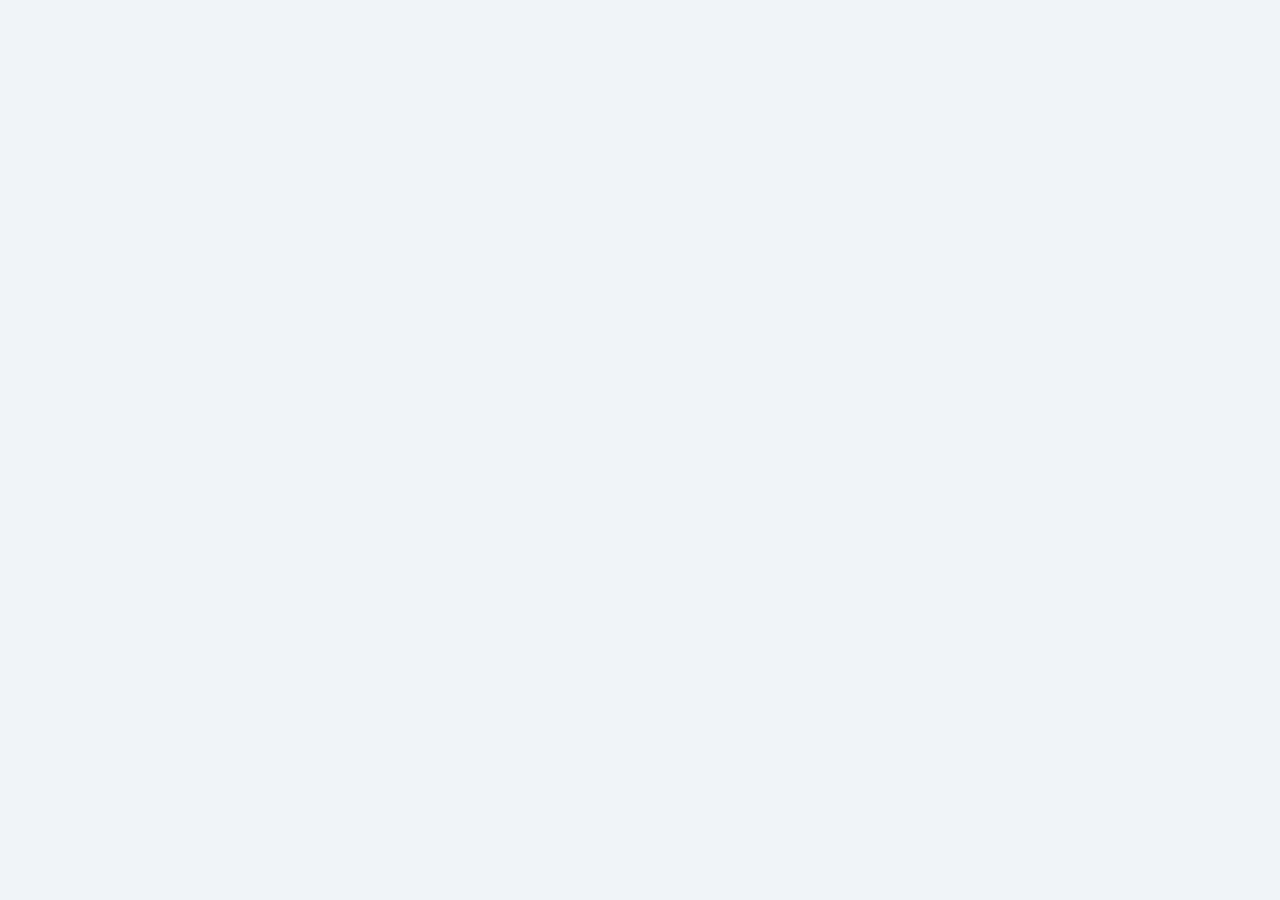
==== index.html @ 89fc9d08 "Add assets, scripts, styles and HTML pages Add initial UI assets and frontend code: many SVG icons/a" ====
<!DOCTYPE html>
<html lang="en">
<head>
    <meta charset="UTF-8">
    <meta name="viewport" content="width=device-width, initial-scale=1.0">

    <title>Calogram</title>
    <link rel="stylesheet" href="assets/styles/main.css">
    <link rel="icon" href="assets/images/favicon.png" type="image/png">
</head>
<body>
    
</body>
</html>
---- assets/styles/main.css ----
@import url('design/main_design.css');

@import url('components/header/design.css');
@import url('components/footer/design.css');
@import url('components/week/design.css');
@import url('components/home/design.css');
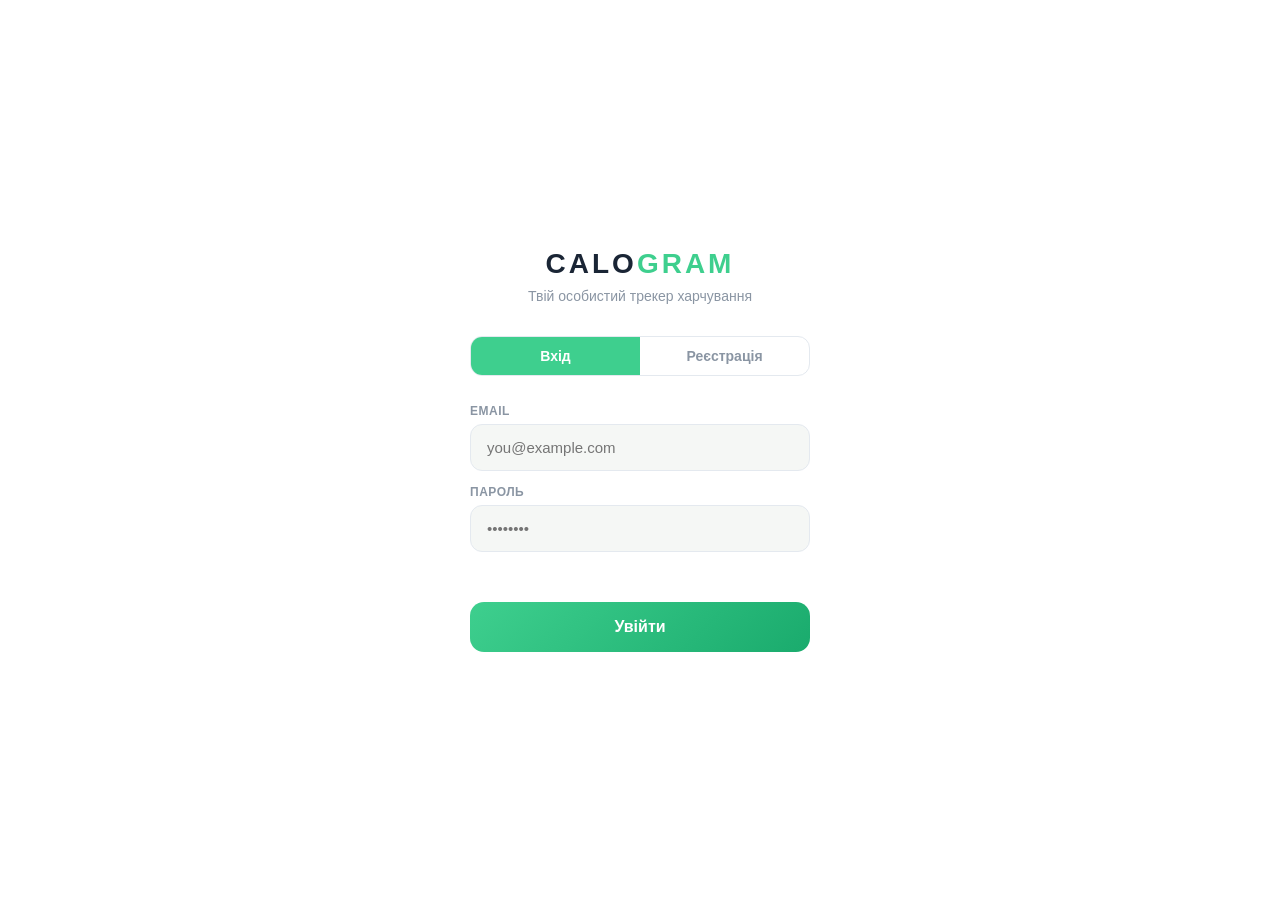
==== commit 214b031a: "Add server backend and Ukrainian UI pages Add a new Flask-style server backend and substantially exp" ====
--- a/index.html
+++ b/index.html
@@ -1,14 +1,715 @@
 <!DOCTYPE html>
-<html lang="en">
+<html lang="uk">
 <head>
     <meta charset="UTF-8">
-    <meta name="viewport" content="width=device-width, initial-scale=1.0">
-
-    <title>Calogram</title>
-    <link rel="stylesheet" href="assets/styles/main.css">
+    <meta name="viewport" content="width=device-width, initial-scale=1.0, maximum-scale=1.0">
+    <title>Calogram — Вхід</title>
     <link rel="icon" href="assets/images/favicon.png" type="image/png">
+    <style>
+        :root {
+            --accent: #3ecf8e;
+            --accent-dark: #1aab6d;
+            --orange: #E07050;
+            --bg: #f5f7f5;
+            --card: #ffffff;
+            --text: #1a2535;
+            --muted: #8a95a3;
+            --border: #e4e9ef;
+            --picker-hl: #3ecf8e;
+        }
+        *, *::before, *::after { box-sizing: border-box; margin: 0; padding: 0; }
+        html, body {
+            height: 100%;
+            background: var(--bg);
+            font-family: -apple-system, BlinkMacSystemFont, 'Segoe UI', Roboto, sans-serif;
+            -webkit-font-smoothing: antialiased;
+            overflow: hidden;
+        }
+
+        /* ── Screens ─────────────────────────────── */
+        .screen {
+            position: fixed; inset: 0;
+            display: flex; flex-direction: column;
+            align-items: center; justify-content: center;
+            padding: 24px 20px;
+            opacity: 0; pointer-events: none;
+            transition: opacity .35s ease, transform .35s ease;
+            transform: translateX(60px);
+            overflow-y: auto;
+        }
+        .screen.active {
+            opacity: 1; pointer-events: all; transform: translateX(0);
+        }
+        .screen.exit-left { transform: translateX(-60px); opacity: 0; pointer-events: none; }
+
+        /* ── Top bar (onboarding) ─────────────────── */
+        .ob-topbar {
+            position: fixed; top: 0; left: 0; right: 0;
+            display: flex; align-items: center; justify-content: space-between;
+            padding: 16px 20px; z-index: 10;
+        }
+        .ob-back {
+            width: 36px; height: 36px;
+            border: none; background: none; cursor: pointer;
+            display: flex; align-items: center; justify-content: center;
+            border-radius: 50%; transition: background .2s;
+            color: var(--muted); font-size: 20px;
+        }
+        .ob-back:hover { background: var(--border); }
+        .ob-step {
+            font-size: 13px; font-weight: 600;
+            color: var(--muted); letter-spacing: .5px;
+        }
+
+        /* ── Progress bar ─────────────────────────── */
+        .ob-progress {
+            position: fixed; top: 56px; left: 20px; right: 20px;
+            height: 4px; background: var(--border); border-radius: 99px; z-index: 10;
+        }
+        .ob-progress-fill {
+            height: 100%; background: var(--accent); border-radius: 99px;
+            transition: width .4s ease;
+        }
+
+        /* ── Auth card ───────────────────────────── */
+        #screen-auth { background: var(--card); }
+        .auth-logo {
+            font-size: 28px; font-weight: 900;
+            letter-spacing: 3px; color: var(--text);
+            margin-bottom: 8px;
+        }
+        .auth-logo span { color: var(--accent); }
+        .auth-tagline {
+            font-size: 14px; color: var(--muted); margin-bottom: 32px;
+            text-align: center;
+        }
+
+        /* ── Tabs ────────────────────────────────── */
+        .auth-tabs {
+            display: flex; gap: 0;
+            border: 1.5px solid var(--border); border-radius: 12px;
+            overflow: hidden; margin-bottom: 28px; width: 100%; max-width: 340px;
+        }
+        .auth-tab {
+            flex: 1; padding: 11px; border: none; background: transparent;
+            font-size: 14px; font-weight: 600; cursor: pointer;
+            color: var(--muted); transition: all .2s;
+        }
+        .auth-tab.active { background: var(--accent); color: #fff; }
+
+        /* ── Form ────────────────────────────────── */
+        .auth-form { width: 100%; max-width: 340px; display: flex; flex-direction: column; gap: 14px; }
+        .form-group { display: flex; flex-direction: column; gap: 6px; }
+        .form-group label { font-size: 12px; font-weight: 600; color: var(--muted); text-transform: uppercase; letter-spacing: .5px; }
+        .form-input {
+            width: 100%; padding: 14px 16px; border: 1.5px solid var(--border);
+            border-radius: 12px; font-size: 15px; color: var(--text);
+            background: var(--bg); outline: none; transition: border-color .2s;
+        }
+        .form-input:focus { border-color: var(--accent); background: #fff; }
+        .form-input.error { border-color: #e55; }
+        .form-error { font-size: 13px; color: #e55; min-height: 18px; }
+
+        /* ── Main button ─────────────────────────── */
+        .btn-main {
+            width: 100%; padding: 16px; border: none; border-radius: 14px;
+            background: linear-gradient(135deg, var(--accent), var(--accent-dark));
+            color: #fff; font-size: 16px; font-weight: 700;
+            cursor: pointer; transition: opacity .2s, transform .15s;
+            margin-top: 4px;
+        }
+        .btn-main:hover { opacity: .92; }
+        .btn-main:active { transform: scale(.98); }
+        .btn-main:disabled { opacity: .5; cursor: not-allowed; }
+
+        /* ── Onboarding screens ───────────────────── */
+        .screen-ob { background: #fff; padding-top: 90px; }
+        .ob-title {
+            font-size: 26px; font-weight: 800; color: var(--text);
+            text-align: center; line-height: 1.3; margin-bottom: 40px;
+        }
+
+        /* ── Drum picker (age) ───────────────────── */
+        .drum-picker-wrap {
+            position: relative; width: 220px; height: 220px;
+            display: flex; align-items: center; justify-content: center;
+            margin: 0 auto 40px;
+        }
+        .drum-picker-hl {
+            position: absolute; left: 0; right: 0;
+            top: 50%; transform: translateY(-50%);
+            height: 64px; background: var(--accent);
+            border-radius: 16px; z-index: 0; opacity: .15;
+        }
+        .drum-picker {
+            width: 100%; height: 100%;
+            overflow: hidden; scroll-snap-type: y mandatory;
+            -webkit-overflow-scrolling: touch;
+            overscroll-behavior: contain;
+            scrollbar-width: none; position: relative; z-index: 1;
+        }
+        .drum-picker::-webkit-scrollbar { display: none; }
+        .drum-item {
+            height: 64px; display: flex; align-items: center; justify-content: center;
+            font-size: 38px; font-weight: 700; color: #ccc;
+            scroll-snap-align: center; cursor: pointer;
+            transition: color .15s, font-size .15s;
+            user-select: none;
+        }
+        .drum-item.center { color: var(--text); font-size: 52px; }
+        .drum-item.near { color: #888; font-size: 42px; }
+        .drum-picker-fade-top, .drum-picker-fade-bottom {
+            position: absolute; left: 0; right: 0; height: 72px; z-index: 2; pointer-events: none;
+        }
+        .drum-picker-fade-top { top: 0; background: linear-gradient(to bottom, #fff 40%, transparent); }
+        .drum-picker-fade-bottom { bottom: 0; background: linear-gradient(to top, #fff 40%, transparent); }
+
+        /* ── Ruler (weight) ──────────────────────── */
+        .weight-display {
+            font-size: 52px; font-weight: 800; color: var(--text);
+            text-align: center; margin-bottom: 10px;
+        }
+        .weight-unit-row {
+            display: flex; gap: 10px; justify-content: center; margin-bottom: 36px;
+        }
+        .unit-btn {
+            padding: 8px 28px; border-radius: 10px; border: 1.5px solid var(--border);
+            font-size: 14px; font-weight: 600; cursor: pointer; background: #fff;
+            color: var(--muted); transition: all .2s;
+        }
+        .unit-btn.active { background: var(--accent); border-color: var(--accent); color: #fff; }
+
+        .ruler-wrap {
+            width: 100%; overflow: hidden; position: relative; height: 80px;
+            margin-bottom: 40px;
+        }
+        .ruler {
+            display: flex; align-items: flex-end; padding-bottom: 8px;
+            overflow-x: scroll; scroll-snap-type: x mandatory;
+            -webkit-overflow-scrolling: touch; scrollbar-width: none;
+            padding-left: calc(50% - 1px); padding-right: calc(50% - 1px);
+            gap: 0; width: 100%;
+        }
+        .ruler::-webkit-scrollbar { display: none; }
+        .ruler-tick {
+            flex-shrink: 0; width: 10px; scroll-snap-align: start;
+            display: flex; flex-direction: column; align-items: center; gap: 4px;
+        }
+        .ruler-tick .tick {
+            width: 1.5px; background: var(--border); border-radius: 2px;
+        }
+        .ruler-tick.major .tick { height: 40px; background: var(--muted); }
+        .ruler-tick.minor .tick { height: 24px; }
+        .ruler-tick.micro .tick { height: 16px; }
+        .ruler-tick.center-tick .tick { background: var(--accent) !important; height: 48px !important; width: 2px; }
+        .ruler-tick .tick-label {
+            font-size: 11px; font-weight: 600; color: var(--muted);
+        }
+        .ruler-center-line {
+            position: absolute; top: 0; left: 50%; width: 2px; height: 56px;
+            background: var(--accent); transform: translateX(-50%); z-index: 2; pointer-events: none;
+            border-radius: 2px;
+        }
+
+        /* ── Goal & Gender options ──────────────── */
+        .options-list { width: 100%; max-width: 340px; display: flex; flex-direction: column; gap: 12px; margin-bottom: 32px; }
+        .option-item {
+            display: flex; align-items: center; gap: 14px;
+            padding: 16px 18px; border: 2px solid var(--border);
+            border-radius: 16px; cursor: pointer; background: #fff;
+            transition: border-color .2s, background .2s;
+        }
+        .option-item:hover { border-color: var(--accent); }
+        .option-item.selected { border-color: var(--orange); }
+        .option-icon { width: 40px; height: 40px; object-fit: contain; flex-shrink: 0; }
+        .option-label { flex: 1; font-size: 16px; font-weight: 600; color: var(--text); }
+        .option-radio {
+            width: 22px; height: 22px; border-radius: 50%;
+            border: 2px solid var(--border); transition: all .2s;
+            display: flex; align-items: center; justify-content: center;
+            flex-shrink: 0;
+        }
+        .option-item.selected .option-radio {
+            border-color: var(--orange); background: var(--orange);
+        }
+        .option-item.selected .option-radio::after {
+            content: ''; width: 8px; height: 8px; border-radius: 50%; background: #fff;
+        }
+
+        /* ── Bottom action area ──────────────────── */
+        .ob-bottom {
+            position: fixed; bottom: 0; left: 0; right: 0;
+            padding: 16px 20px 32px; background: #fff;
+            border-top: 1px solid var(--border);
+        }
+        .btn-skip {
+            display: block; text-align: center; margin-top: 12px;
+            font-size: 14px; color: var(--muted); cursor: pointer;
+            background: none; border: none; width: 100%; padding: 8px;
+        }
+        .btn-skip:hover { color: var(--text); }
+
+        /* ── Gender icons text ───────────────────── */
+        .gender-icon { font-size: 24px; }
+    </style>
 </head>
 <body>
-    
+
+<!-- ══════════════════ AUTH SCREEN ══════════════════ -->
+<div id="screen-auth" class="screen active">
+    <div class="auth-logo">CALO<span>GRAM</span></div>
+    <p class="auth-tagline">Твій особистий трекер харчування</p>
+
+    <div class="auth-tabs">
+        <button class="auth-tab active" id="tab-login" onclick="switchAuthTab('login')">Вхід</button>
+        <button class="auth-tab" id="tab-register" onclick="switchAuthTab('register')">Реєстрація</button>
+    </div>
+
+    <!-- Login form -->
+    <form class="auth-form" id="form-login" onsubmit="handleLogin(event)">
+        <div class="form-group">
+            <label>Email</label>
+            <input class="form-input" type="email" id="login-email" placeholder="you@example.com" autocomplete="email" required>
+        </div>
+        <div class="form-group">
+            <label>Пароль</label>
+            <input class="form-input" type="password" id="login-password" placeholder="••••••••" autocomplete="current-password" required>
+        </div>
+        <div class="form-error" id="login-error"></div>
+        <button class="btn-main" type="submit" id="login-btn">Увійти</button>
+    </form>
+
+    <!-- Register form -->
+    <form class="auth-form" id="form-register" style="display:none" onsubmit="handleRegister(event)">
+        <div class="form-group">
+            <label>Ім'я</label>
+            <input class="form-input" type="text" id="reg-name" placeholder="Як тебе звати?" autocomplete="name">
+        </div>
+        <div class="form-group">
+            <label>Email</label>
+            <input class="form-input" type="email" id="reg-email" placeholder="you@example.com" autocomplete="email" required>
+        </div>
+        <div class="form-group">
+            <label>Пароль</label>
+            <input class="form-input" type="password" id="reg-password" placeholder="Мін. 6 символів" autocomplete="new-password" required>
+        </div>
+        <div class="form-error" id="reg-error"></div>
+        <button class="btn-main" type="submit" id="reg-btn">Зареєструватись</button>
+    </form>
+</div>
+
+<!-- ══════════════════ ONBOARDING: AGE (1/4) ══════════════════ -->
+<div id="screen-ob1" class="screen screen-ob">
+    <div class="ob-topbar">
+        <button class="ob-back" onclick="goBack()">←</button>
+        <span class="ob-step">1 з 4</span>
+    </div>
+    <div class="ob-progress"><div class="ob-progress-fill" style="width:25%"></div></div>
+
+    <h1 class="ob-title">Скільки тобі років?</h1>
+
+    <div class="drum-picker-wrap">
+        <div class="drum-picker-hl"></div>
+        <div class="drum-picker-fade-top"></div>
+        <div class="drum-picker" id="age-picker"></div>
+        <div class="drum-picker-fade-bottom"></div>
+    </div>
+
+    <div class="ob-bottom">
+        <button class="btn-main" onclick="submitAge()">Продовжити</button>
+        <button class="btn-skip" onclick="skipStep()">Пропустити</button>
+    </div>
+</div>
+
+<!-- ══════════════════ ONBOARDING: WEIGHT (2/4) ══════════════════ -->
+<div id="screen-ob2" class="screen screen-ob">
+    <div class="ob-topbar">
+        <button class="ob-back" onclick="goBack()">←</button>
+        <span class="ob-step">2 з 4</span>
+    </div>
+    <div class="ob-progress"><div class="ob-progress-fill" style="width:50%"></div></div>
+
+    <h1 class="ob-title">Яка зараз<br>твоя вага?</h1>
+
+    <div class="weight-unit-row">
+        <button class="unit-btn active" id="unit-kg" onclick="setWeightUnit('kg')">Кг</button>
+        <button class="unit-btn" id="unit-lbs" onclick="setWeightUnit('lbs')">Фунти</button>
+    </div>
+    <div class="weight-display"><span id="weight-val">70</span> <span id="weight-unit-label" style="font-size:28px;color:var(--muted)">Кг</span></div>
+    <div class="ruler-wrap">
+        <div class="ruler-center-line"></div>
+        <div class="ruler" id="weight-ruler"></div>
+    </div>
+
+    <div class="ob-bottom">
+        <button class="btn-main" onclick="submitWeight()">Продовжити</button>
+        <button class="btn-skip" onclick="skipStep()">Пропустити</button>
+    </div>
+</div>
+
+<!-- ══════════════════ ONBOARDING: GOAL (3/4) ══════════════════ -->
+<div id="screen-ob3" class="screen screen-ob">
+    <div class="ob-topbar">
+        <button class="ob-back" onclick="goBack()">←</button>
+        <span class="ob-step">3 з 4</span>
+    </div>
+    <div class="ob-progress"><div class="ob-progress-fill" style="width:75%"></div></div>
+
+    <h1 class="ob-title">Яка у тебе мета?</h1>
+
+    <div class="options-list">
+        <div class="option-item" id="goal-lose" onclick="selectGoal('lose')">
+            <span class="option-icon">🏃</span>
+            <span class="option-label">Схуднути</span>
+            <div class="option-radio"></div>
+        </div>
+        <div class="option-item" id="goal-maintain" onclick="selectGoal('maintain')">
+            <span class="option-icon">⚖️</span>
+            <span class="option-label">Підтримати вагу</span>
+            <div class="option-radio"></div>
+        </div>
+        <div class="option-item" id="goal-gain" onclick="selectGoal('gain')">
+            <span class="option-icon">💪</span>
+            <span class="option-label">Набрати вагу</span>
+            <div class="option-radio"></div>
+        </div>
+    </div>
+
+    <div class="ob-bottom">
+        <button class="btn-main" onclick="submitGoal()">Продовжити</button>
+        <button class="btn-skip" onclick="skipStep()">Пропустити</button>
+    </div>
+</div>
+
+<!-- ══════════════════ ONBOARDING: GENDER (4/4) ══════════════════ -->
+<div id="screen-ob4" class="screen screen-ob">
+    <div class="ob-topbar">
+        <button class="ob-back" onclick="goBack()">←</button>
+        <span class="ob-step">4 з 4</span>
+    </div>
+    <div class="ob-progress"><div class="ob-progress-fill" style="width:100%"></div></div>
+
+    <h1 class="ob-title">Яка у тебе стать?</h1>
+
+    <div class="options-list">
+        <div class="option-item" id="gender-female" onclick="selectGender('female')">
+            <span class="option-icon gender-icon">👩</span>
+            <span class="option-label">Жіноча</span>
+            <div class="option-radio"></div>
+        </div>
+        <div class="option-item" id="gender-male" onclick="selectGender('male')">
+            <span class="option-icon gender-icon">👨</span>
+            <span class="option-label">Чоловіча</span>
+            <div class="option-radio"></div>
+        </div>
+        <div class="option-item" id="gender-other" onclick="selectGender('other')">
+            <span class="option-icon gender-icon">⚧️</span>
+            <span class="option-label">Інша</span>
+            <div class="option-radio"></div>
+        </div>
+    </div>
+
+    <div class="ob-bottom">
+        <button class="btn-main" onclick="submitGender()">Завершити</button>
+        <button class="btn-skip" onclick="skipStep()">Пропустити</button>
+    </div>
+</div>
+
+<script>
+const API = `http://${window.location.hostname}:5001/api`;
+let obData = { age: 19, weight: 70, weightUnit: 'kg', goal: null, gender: null };
+let screenHistory = ['screen-auth'];
+let currentScreen = 'screen-auth';
+
+// ── Token helpers ──────────────────────────────────────────────
+function setToken(t) { localStorage.setItem('cg_token', t); }
+function getToken() { return localStorage.getItem('cg_token'); }
+
+// ── Screen navigation ─────────────────────────────────────────
+function showScreen(id) {
+    const current = document.getElementById(currentScreen);
+    const next = document.getElementById(id);
+    if (!next || id === currentScreen) return;
+    current.classList.add('exit-left');
+    current.classList.remove('active');
+    next.classList.add('active');
+    next.classList.remove('exit-left');
+    currentScreen = id;
+    setTimeout(() => current.classList.remove('exit-left'), 400);
+}
+
+function goBack() {
+    if (screenHistory.length < 2) return;
+    screenHistory.pop();
+    const prev = screenHistory[screenHistory.length - 1];
+    const current = document.getElementById(currentScreen);
+    current.style.transition = 'opacity .3s ease, transform .3s ease';
+    current.style.transform = 'translateX(60px)';
+    current.style.opacity = '0';
+    setTimeout(() => {
+        current.classList.remove('active');
+        current.style.transform = '';
+        current.style.opacity = '';
+        current.style.transition = '';
+    }, 300);
+    const prev_el = document.getElementById(prev);
+    prev_el.classList.add('active');
+    prev_el.style.transform = 'translateX(-60px)';
+    prev_el.style.opacity = '0';
+    requestAnimationFrame(() => {
+        prev_el.style.transition = 'opacity .3s ease, transform .3s ease';
+        prev_el.style.transform = '';
+        prev_el.style.opacity = '1';
+        setTimeout(() => { prev_el.style.transition = ''; prev_el.style.opacity = ''; }, 350);
+    });
+    currentScreen = prev;
+}
+
+function goToScreen(id) {
+    screenHistory.push(id);
+    showScreen(id);
+}
+
+// ── Auth tab switch ────────────────────────────────────────────
+function switchAuthTab(tab) {
+    document.getElementById('tab-login').classList.toggle('active', tab === 'login');
+    document.getElementById('tab-register').classList.toggle('active', tab === 'register');
+    document.getElementById('form-login').style.display = tab === 'login' ? 'flex' : 'none';
+    document.getElementById('form-register').style.display = tab === 'register' ? 'flex' : 'none';
+}
+
+// ── Auth ───────────────────────────────────────────────────────
+async function apiPost(path, body) {
+    const res = await fetch(API + path, {
+        method: 'POST',
+        headers: { 'Content-Type': 'application/json' },
+        body: JSON.stringify(body)
+    });
+    return { ok: res.ok, status: res.status, data: await res.json() };
+}
+
+async function handleLogin(e) {
+    e.preventDefault();
+    const btn = document.getElementById('login-btn');
+    const errEl = document.getElementById('login-error');
+    btn.disabled = true; btn.textContent = 'Завантаження...';
+    errEl.textContent = '';
+    const { ok, data } = await apiPost('/auth/login', {
+        email: document.getElementById('login-email').value,
+        password: document.getElementById('login-password').value
+    });
+    btn.disabled = false; btn.textContent = 'Увійти';
+    if (!ok) { errEl.textContent = data.error || 'Помилка входу'; return; }
+    setToken(data.token);
+    if (data.onboarding_done) {
+        window.location.href = 'home.html';
+    } else {
+        initAgePicker();
+        goToScreen('screen-ob1');
+    }
+}
+
+async function handleRegister(e) {
+    e.preventDefault();
+    const btn = document.getElementById('reg-btn');
+    const errEl = document.getElementById('reg-error');
+    btn.disabled = true; btn.textContent = 'Завантаження...';
+    errEl.textContent = '';
+    const { ok, data } = await apiPost('/auth/register', {
+        email: document.getElementById('reg-email').value,
+        password: document.getElementById('reg-password').value,
+        name: document.getElementById('reg-name').value
+    });
+    btn.disabled = false; btn.textContent = 'Зареєструватись';
+    if (!ok) { errEl.textContent = data.error || 'Помилка реєстрації'; return; }
+    setToken(data.token);
+    initAgePicker();
+    goToScreen('screen-ob1');
+}
+
+// ── AGE PICKER ─────────────────────────────────────────────────
+function initAgePicker() {
+    const picker = document.getElementById('age-picker');
+    picker.innerHTML = '';
+    const min = 10, max = 99, initial = 19;
+
+    // Padding items
+    for (let i = 0; i < 2; i++) {
+        const el = document.createElement('div');
+        el.className = 'drum-item'; el.textContent = '';
+        picker.appendChild(el);
+    }
+    for (let age = min; age <= max; age++) {
+        const el = document.createElement('div');
+        el.className = 'drum-item';
+        el.textContent = age;
+        el.dataset.age = age;
+        picker.appendChild(el);
+    }
+    for (let i = 0; i < 2; i++) {
+        const el = document.createElement('div');
+        el.className = 'drum-item'; el.textContent = '';
+        picker.appendChild(el);
+    }
+
+    // Scroll to initial
+    const itemH = 64;
+    picker.scrollTop = (initial - min) * itemH;
+    updatePickerHighlight();
+
+    picker.addEventListener('scroll', () => {
+        clearTimeout(picker._st);
+        updatePickerHighlight();
+        picker._st = setTimeout(() => snapPicker(picker, min, itemH), 80);
+    });
+}
+
+function updatePickerHighlight() {
+    const picker = document.getElementById('age-picker');
+    const itemH = 64;
+    const centerIdx = Math.round(picker.scrollTop / itemH);
+    const items = picker.querySelectorAll('.drum-item[data-age]');
+    items.forEach((el, i) => {
+        el.classList.remove('center', 'near');
+        if (i === centerIdx) el.classList.add('center');
+        else if (Math.abs(i - centerIdx) === 1) el.classList.add('near');
+    });
+    const age = parseInt(items[centerIdx]?.dataset.age);
+    if (!isNaN(age)) obData.age = age;
+}
+
+function snapPicker(picker, min, itemH) {
+    const idx = Math.round(picker.scrollTop / itemH);
+    picker.scrollTo({ top: idx * itemH, behavior: 'smooth' });
+}
+
+function submitAge() { goToScreen('screen-ob2'); initRuler(); }
+
+// ── WEIGHT RULER ───────────────────────────────────────────────
+function setWeightUnit(unit) {
+    obData.weightUnit = unit;
+    document.getElementById('unit-kg').classList.toggle('active', unit === 'kg');
+    document.getElementById('unit-lbs').classList.toggle('active', unit === 'lbs');
+    document.getElementById('weight-unit-label').textContent = unit === 'kg' ? 'Кг' : 'фнт';
+    initRuler();
+}
+
+function initRuler() {
+    const ruler = document.getElementById('weight-ruler');
+    ruler.innerHTML = '';
+    const isKg = obData.weightUnit === 'kg';
+    const min = isKg ? 30 : 66, max = isKg ? 200 : 440;
+    const initial = isKg ? (obData.weight || 70) : Math.round(obData.weight * 2.205 || 154);
+
+    for (let v = min; v <= max; v++) {
+        const tick = document.createElement('div');
+        const mod = v % 10;
+        tick.className = 'ruler-tick' + (mod === 0 ? ' major' : mod === 5 ? ' minor' : ' micro');
+        const t = document.createElement('div');
+        t.className = 'tick';
+        tick.appendChild(t);
+        if (mod === 0) {
+            const lbl = document.createElement('div');
+            lbl.className = 'tick-label'; lbl.textContent = v;
+            tick.appendChild(lbl);
+        }
+        ruler.appendChild(tick);
+    }
+
+    document.getElementById('weight-val').textContent = initial;
+
+    const tickW = 10;
+    ruler.scrollLeft = (initial - min) * tickW;
+
+    ruler.addEventListener('scroll', () => {
+        clearTimeout(ruler._st);
+        const v = Math.round(ruler.scrollLeft / tickW) + min;
+        document.getElementById('weight-val').textContent = v;
+        if (obData.weightUnit === 'kg') obData.weight = v;
+        else obData.weight = Math.round(v / 2.205 * 10) / 10;
+        ruler._st = setTimeout(() => {
+            const snapped = Math.round(ruler.scrollLeft / tickW) * tickW;
+            ruler.scrollTo({ left: snapped, behavior: 'smooth' });
+        }, 80);
+    });
+}
+
+function submitWeight() { goToScreen('screen-ob3'); }
+
+// ── GOAL ───────────────────────────────────────────────────────
+function selectGoal(g) {
+    obData.goal = g;
+    ['lose', 'maintain', 'gain'].forEach(id => {
+        document.getElementById('goal-' + id).classList.toggle('selected', id === g);
+    });
+}
+
+function submitGoal() {
+    if (!obData.goal) { selectGoal('maintain'); }
+    goToScreen('screen-ob4');
+}
+
+// ── GENDER ─────────────────────────────────────────────────────
+function selectGender(g) {
+    obData.gender = g;
+    ['female', 'male', 'other'].forEach(id => {
+        document.getElementById('gender-' + id).classList.toggle('selected', id === g);
+    });
+}
+
+async function submitGender() {
+    if (!obData.gender) selectGender('other');
+    await saveOnboarding();
+}
+
+async function skipStep() {
+    const stepMap = {
+        'screen-ob1': () => { goToScreen('screen-ob2'); initRuler(); },
+        'screen-ob2': () => goToScreen('screen-ob3'),
+        'screen-ob3': () => goToScreen('screen-ob4'),
+        'screen-ob4': () => saveOnboarding()
+    };
+    const fn = stepMap[currentScreen];
+    if (fn) await fn();
+}
+
+async function saveOnboarding() {
+    const token = getToken();
+    if (!token) { window.location.href = 'index.html'; return; }
+    await fetch(API + '/user/profile', {
+        method: 'PUT',
+        headers: { 'Content-Type': 'application/json', 'Authorization': 'Bearer ' + token },
+        body: JSON.stringify({
+            age: obData.age,
+            weight: obData.weight,
+            goal: obData.goal || 'maintain',
+            gender: obData.gender || 'other',
+            onboarding_done: 1
+        })
+    });
+    window.location.href = 'home.html';
+}
+
+// ── Init: redirect if already logged in ───────────────────────
+(async () => {
+    const token = getToken();
+    if (!token) return;
+    const res = await fetch(API + '/user/me', {
+        headers: { 'Authorization': 'Bearer ' + token }
+    }).catch(() => null);
+    if (!res || !res.ok) { localStorage.removeItem('cg_token'); return; }
+    const user = await res.json();
+    if (user.onboarding_done) {
+        window.location.href = 'home.html';
+    } else {
+        initAgePicker();
+        // skip straight to onboarding (already registered)
+        document.getElementById('screen-auth').classList.remove('active');
+        document.getElementById('screen-ob1').classList.add('active');
+        currentScreen = 'screen-ob1';
+        screenHistory = ['screen-ob1'];
+    }
+})();
+</script>
 </body>
-</html>+</html>
